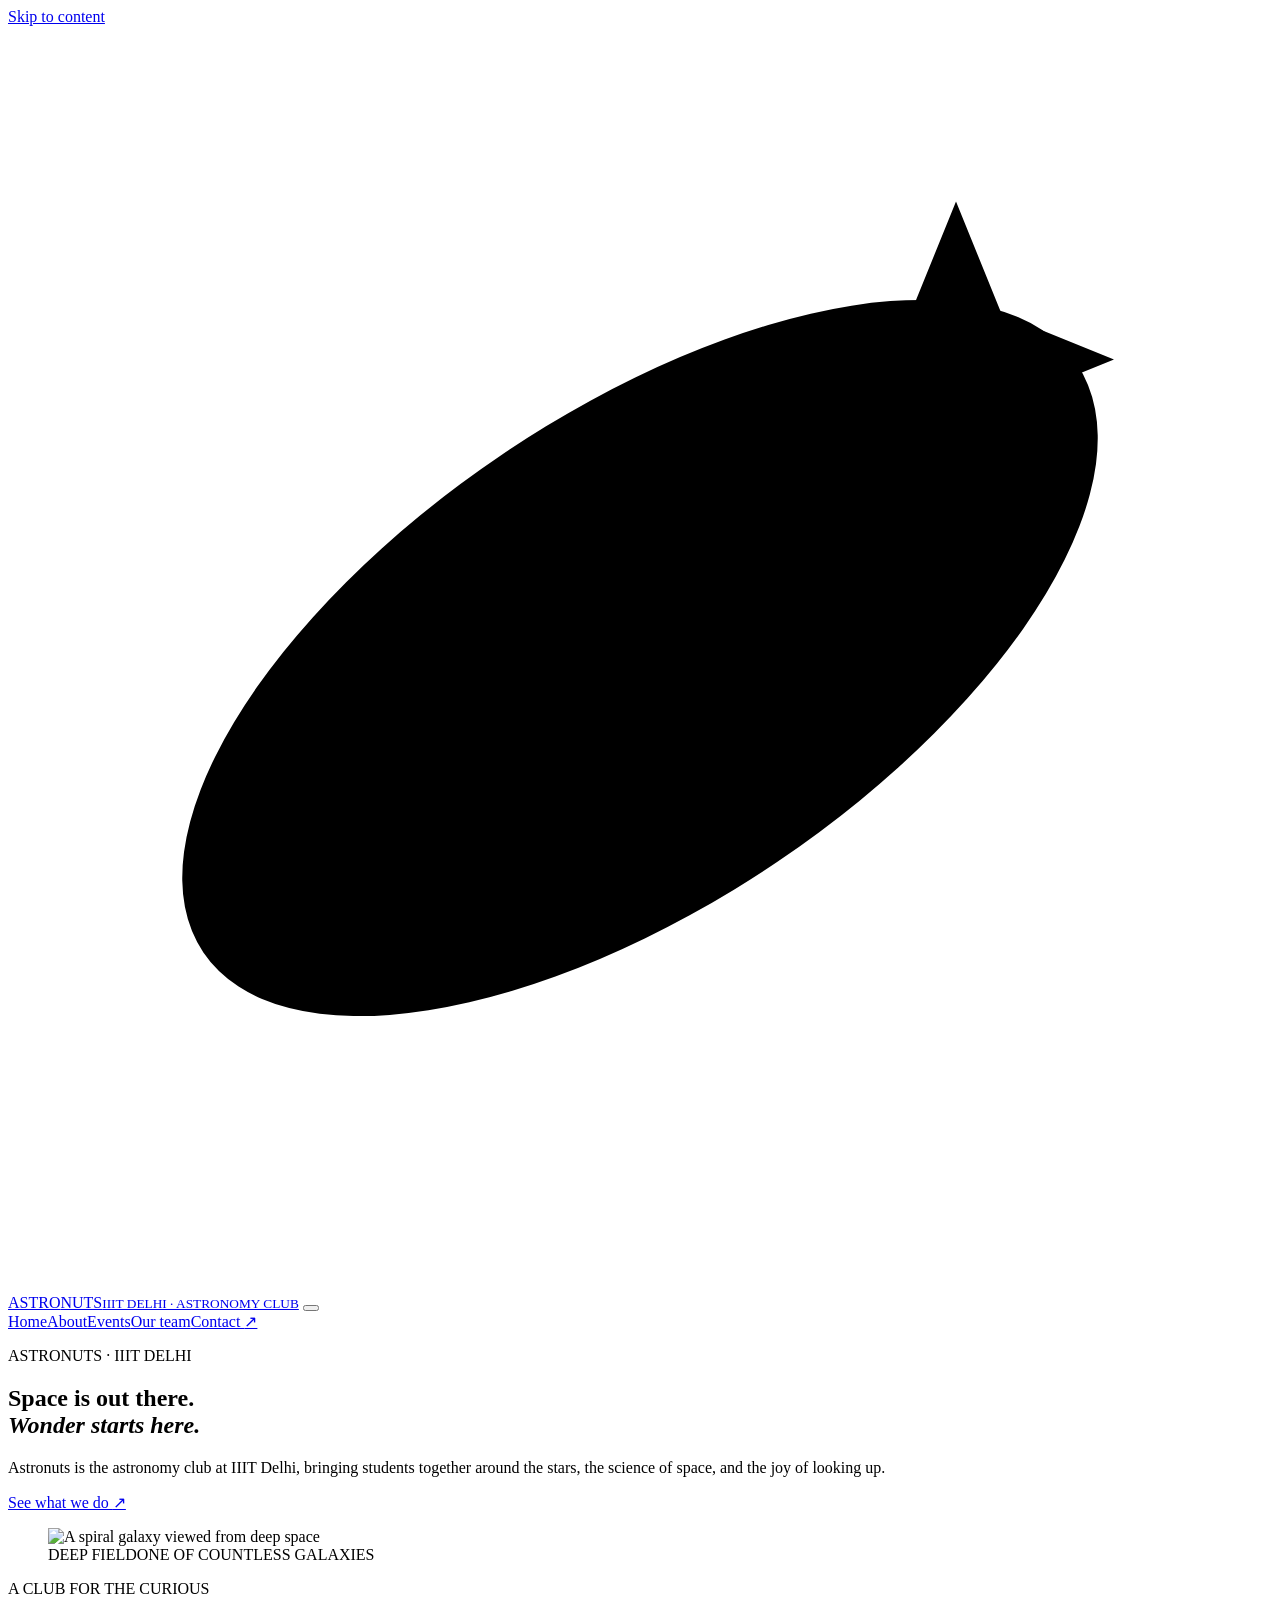
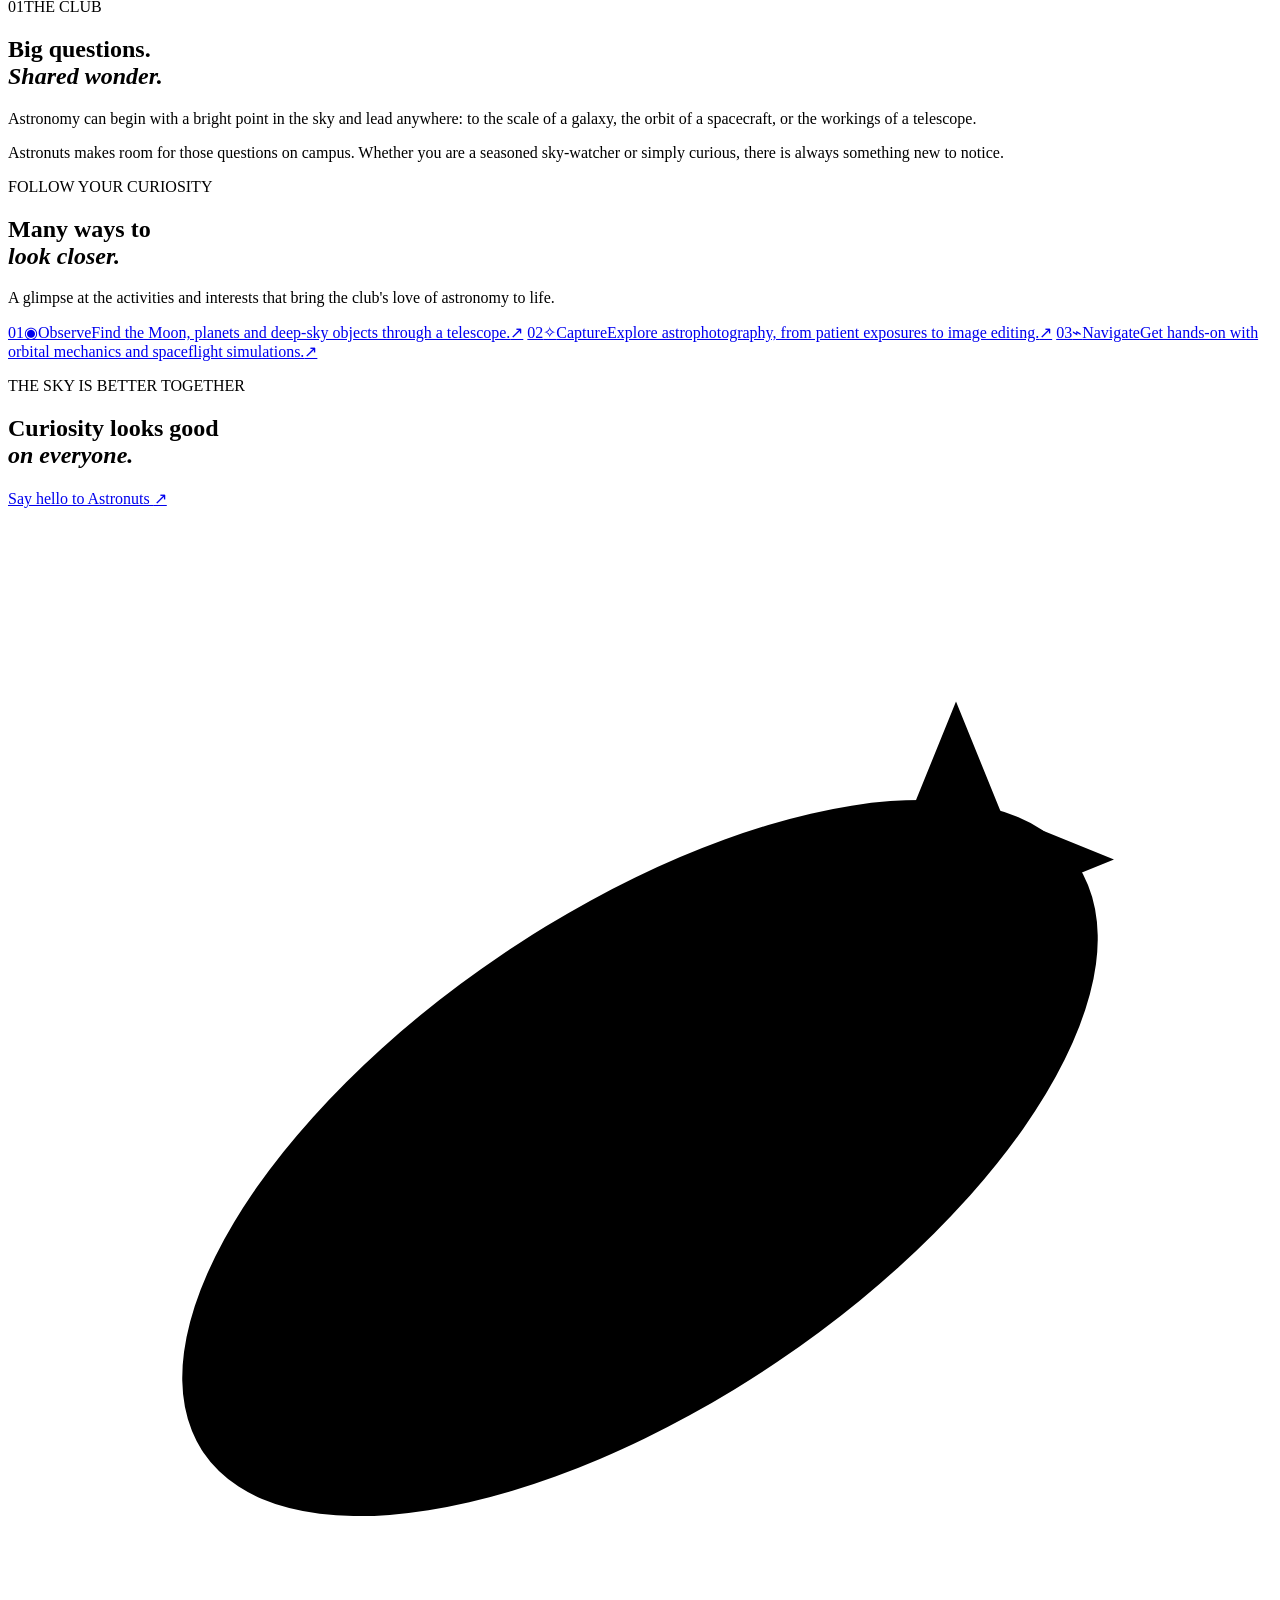
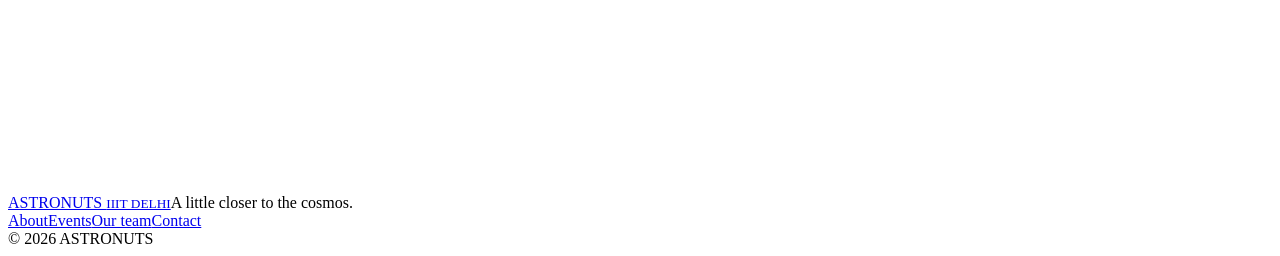
==== about.html @ dc51042b "Add about.html" ====
<!doctype html>
<html lang="en">
<head>
  <meta charset="utf-8">
  <meta name="viewport" content="width=device-width, initial-scale=1">
  <meta name="theme-color" content="#080d17">
  <meta name="description" content="Get to know Astronuts, the astronomy club at IIIT Delhi, and the many ways it explores the universe.">
  <title>About Astronuts — IIIT Delhi</title>
  <link rel="icon" href="assets/favicon.svg" type="image/svg+xml">
  <link rel="stylesheet" href="styles.css?v=50">
  <script src="script.js?v=50" defer></script>
</head>
<body class="inner-page about-page">
  <a class="skip-link" href="#main">Skip to content</a>
  <header class="site-header">
    <a class="brand" href="index.html" aria-label="Astronuts home"><span class="brand-mark" aria-hidden="true"><svg viewBox="0 0 36 36"><circle cx="18" cy="18" r="4"/><ellipse cx="18" cy="18" rx="15" ry="7" transform="rotate(-34 18 18)"/><path d="m27 5 1.3 3.2L31.5 9.5l-3.2 1.3L27 14l-1.3-3.2L22.5 9.5l3.2-1.3z"/></svg></span><span class="brand-name">ASTRO<span>NUTS</span><small>IIIT DELHI · ASTRONOMY CLUB</small></span></a>
    <button class="nav-toggle" type="button" aria-expanded="false" aria-controls="main-nav" aria-label="Open navigation"><span></span><span></span></button>
    <nav class="main-nav" id="main-nav" aria-label="Main navigation"><a href="index.html">Home</a><a href="about.html" aria-current="page">About</a><a href="events.html">Events</a><a href="team.html">Our team</a><a class="nav-contact" href="contact.html">Contact <span aria-hidden="true">↗</span></a></nav>
  </header>
  <main id="main" class="about-main">
    <section class="page-hero about-hero">
      <div class="page-hero-copy"><p class="eyebrow"><span class="eyebrow-dot"></span> ASTRONUTS · IIIT DELHI</p><h1>Space is out there.<br><em>Wonder starts here.</em></h1><p>Astronuts is the astronomy club at IIIT Delhi, bringing students together around the stars, the science of space, and the joy of looking up.</p><a class="button button-primary" href="events.html">See what we do <span aria-hidden="true">↗</span></a></div>
      <figure class="about-hero-image"><img src="assets/spiral-galaxy.jpg" alt="A spiral galaxy viewed from deep space"><figcaption><span>DEEP FIELD</span><span>ONE OF COUNTLESS GALAXIES</span></figcaption></figure>
      <span class="page-hero-vertical" aria-hidden="true">A CLUB FOR THE CURIOUS</span>
    </section>
    <section class="about-manifesto section-wrap">
      <div class="section-index"><span>01</span><i></i><span>THE CLUB</span></div>
      <div class="manifesto-layout"><h2>Big questions.<br><em>Shared wonder.</em></h2><div><p>Astronomy can begin with a bright point in the sky and lead anywhere: to the scale of a galaxy, the orbit of a spacecraft, or the workings of a telescope.</p><p>Astronuts makes room for those questions on campus. Whether you are a seasoned sky-watcher or simply curious, there is always something new to notice.</p></div></div>
    </section>
    <section class="about-paths" aria-labelledby="paths-title">
      <div class="section-wrap"><div class="section-heading-row"><div><p class="eyebrow">FOLLOW YOUR CURIOSITY</p><h2 id="paths-title">Many ways to<br><em>look closer.</em></h2></div><p class="section-aside">A glimpse at the activities and interests that bring the club's love of astronomy to life.</p></div>
        <div class="path-list">
          <a class="path-item" href="events.html#observations"><span class="path-no">01</span><span class="path-icon" aria-hidden="true">◉</span><span class="path-title">Observe</span><span class="path-description">Find the Moon, planets and deep-sky objects through a telescope.</span><span class="path-arrow" aria-hidden="true">↗</span></a>
          <a class="path-item" href="events.html#astrophotography"><span class="path-no">02</span><span class="path-icon" aria-hidden="true">✧</span><span class="path-title">Capture</span><span class="path-description">Explore astrophotography, from patient exposures to image editing.</span><span class="path-arrow" aria-hidden="true">↗</span></a>
          <a class="path-item" href="events.html#space-race"><span class="path-no">03</span><span class="path-icon" aria-hidden="true">⌁</span><span class="path-title">Navigate</span><span class="path-description">Get hands-on with orbital mechanics and spaceflight simulations.</span><span class="path-arrow" aria-hidden="true">↗</span></a>
        </div>
      </div>
    </section>
      <section class="about-bottom"><div><p class="eyebrow">THE SKY IS BETTER TOGETHER</p><h2>Curiosity looks good<br><em>on everyone.</em></h2><a class="underlined-link" href="contact.html">Say hello to Astronuts <span aria-hidden="true">↗</span></a></div><div class="about-bottom-art" aria-hidden="true"><img src="assets/milky-way.jpg" alt=""></div></section>
  </main>
  <footer class="site-footer"><a class="footer-brand" href="index.html"><span class="brand-mark" aria-hidden="true"><svg viewBox="0 0 36 36"><circle cx="18" cy="18" r="4"/><ellipse cx="18" cy="18" rx="15" ry="7" transform="rotate(-34 18 18)"/><path d="m27 5 1.3 3.2L31.5 9.5l-3.2 1.3L27 14l-1.3-3.2L22.5 9.5l3.2-1.3z"/></svg></span><span>ASTRONUTS <small>IIIT DELHI</small></span></a><span class="footer-copy">A little closer to the cosmos.</span><nav class="footer-links" aria-label="Footer navigation"><a href="about.html">About</a><a href="events.html">Events</a><a href="team.html">Our team</a><a href="contact.html">Contact</a></nav><span class="footer-credit">© <span data-current-year>2026</span> ASTRONUTS</span></footer>
</body>
</html>
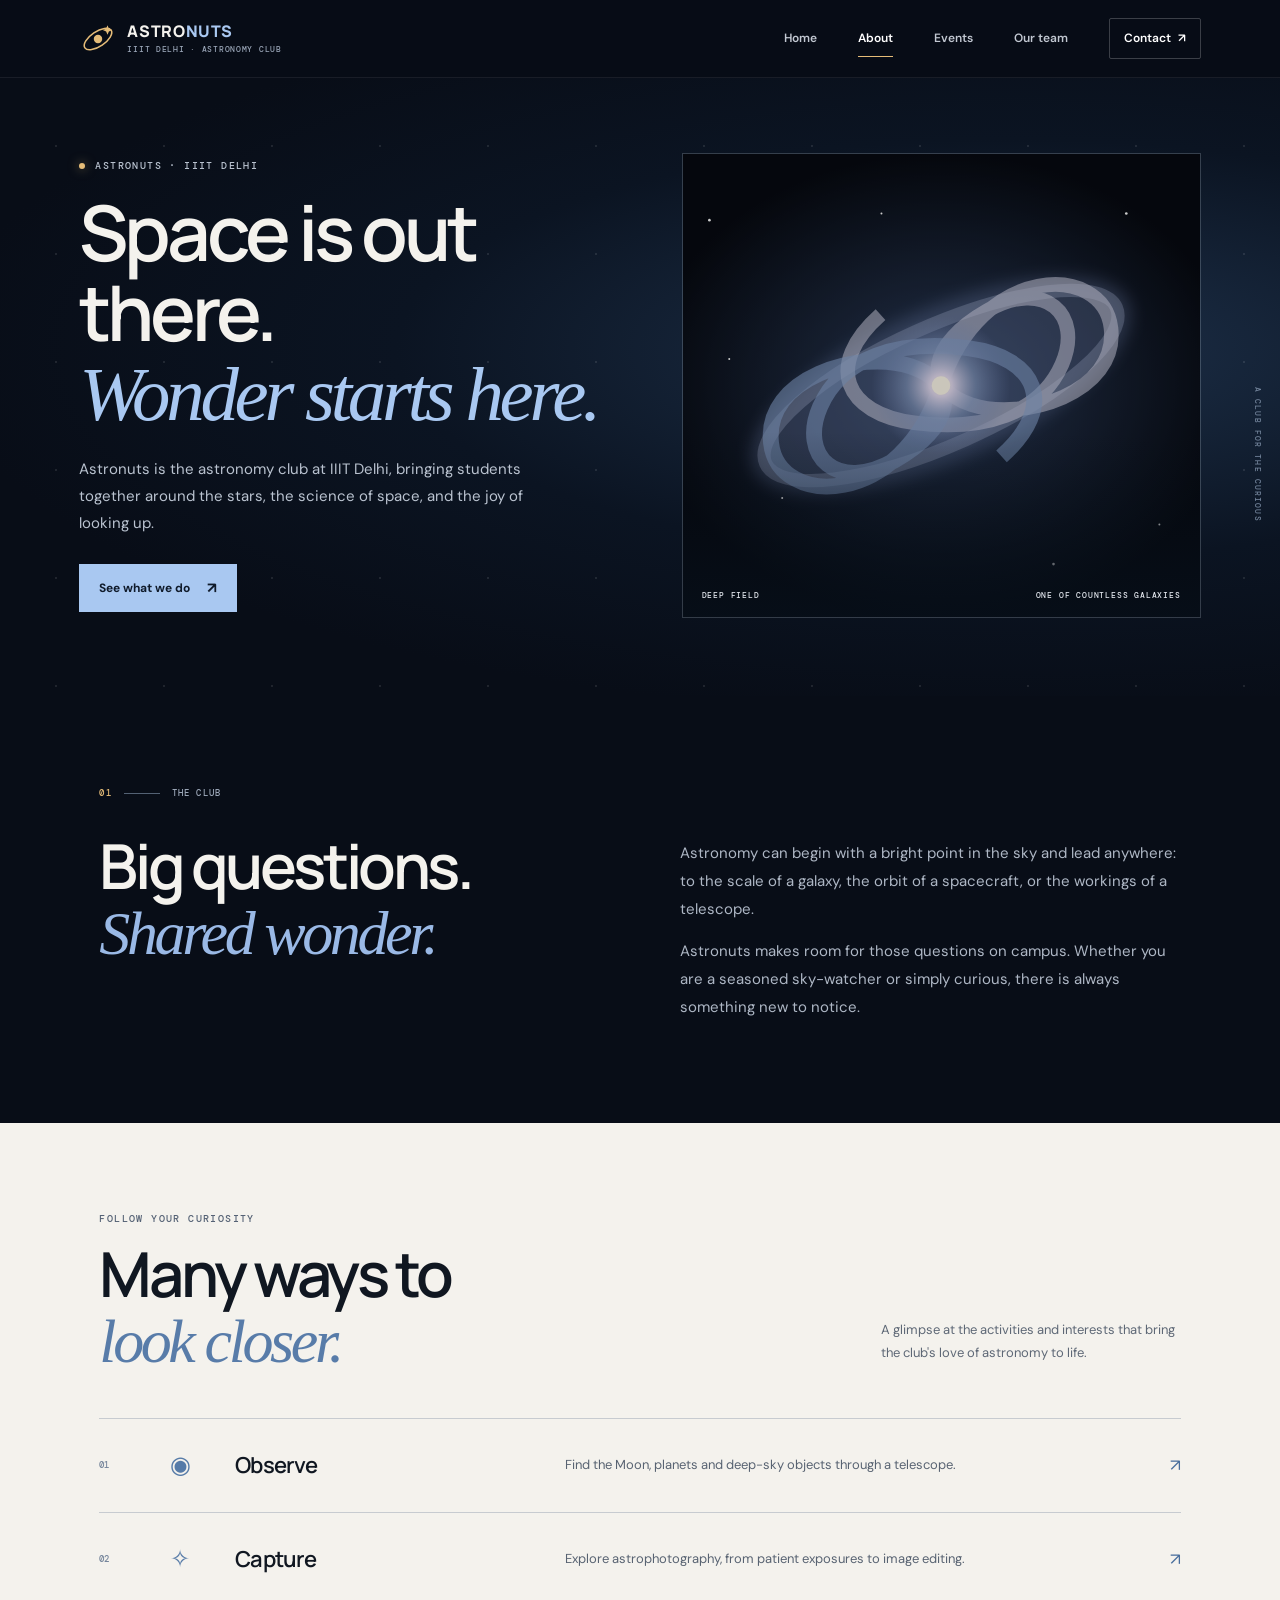
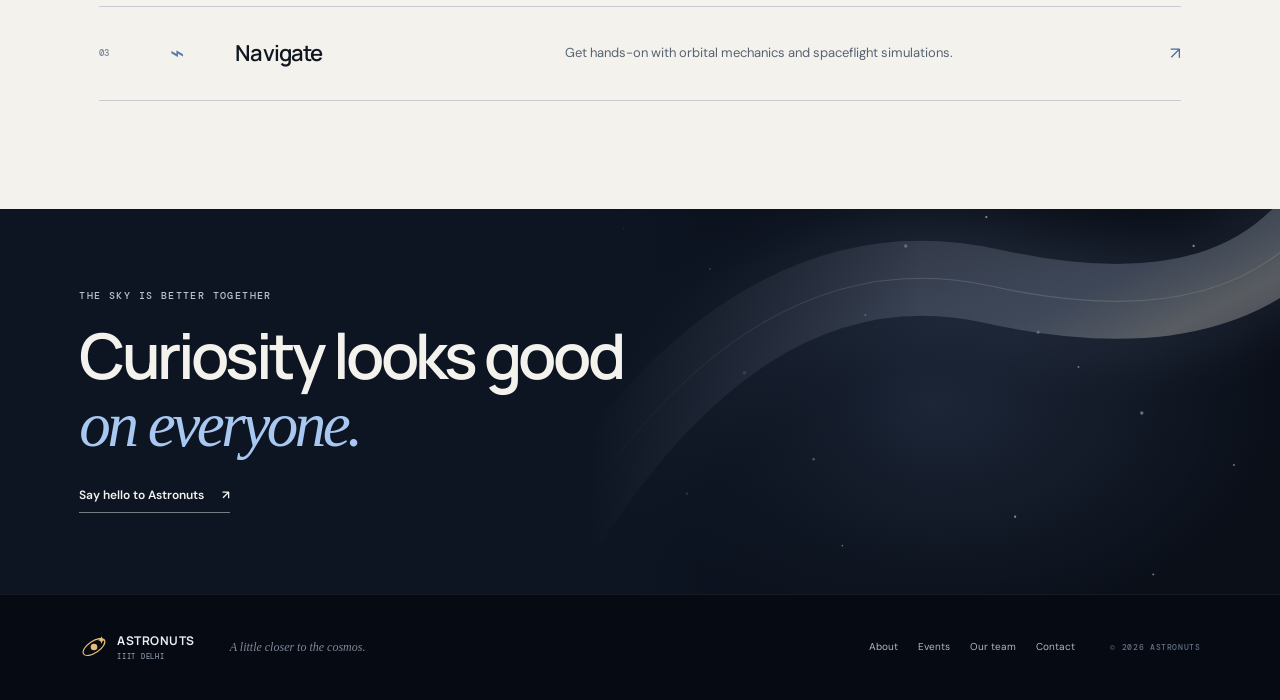
==== commit c9442bb4: "Link about.html to committed SVG artwork" ====
--- a/about.html
+++ b/about.html
@@ -20,7 +20,7 @@
   <main id="main" class="about-main">
     <section class="page-hero about-hero">
       <div class="page-hero-copy"><p class="eyebrow"><span class="eyebrow-dot"></span> ASTRONUTS · IIIT DELHI</p><h1>Space is out there.<br><em>Wonder starts here.</em></h1><p>Astronuts is the astronomy club at IIIT Delhi, bringing students together around the stars, the science of space, and the joy of looking up.</p><a class="button button-primary" href="events.html">See what we do <span aria-hidden="true">↗</span></a></div>
-      <figure class="about-hero-image"><img src="assets/spiral-galaxy.jpg" alt="A spiral galaxy viewed from deep space"><figcaption><span>DEEP FIELD</span><span>ONE OF COUNTLESS GALAXIES</span></figcaption></figure>
+      <figure class="about-hero-image"><img src="assets/spiral-galaxy.svg" alt="A spiral galaxy viewed from deep space"><figcaption><span>DEEP FIELD</span><span>ONE OF COUNTLESS GALAXIES</span></figcaption></figure>
       <span class="page-hero-vertical" aria-hidden="true">A CLUB FOR THE CURIOUS</span>
     </section>
     <section class="about-manifesto section-wrap">
@@ -36,7 +36,7 @@
         </div>
       </div>
     </section>
-      <section class="about-bottom"><div><p class="eyebrow">THE SKY IS BETTER TOGETHER</p><h2>Curiosity looks good<br><em>on everyone.</em></h2><a class="underlined-link" href="contact.html">Say hello to Astronuts <span aria-hidden="true">↗</span></a></div><div class="about-bottom-art" aria-hidden="true"><img src="assets/milky-way.jpg" alt=""></div></section>
+      <section class="about-bottom"><div><p class="eyebrow">THE SKY IS BETTER TOGETHER</p><h2>Curiosity looks good<br><em>on everyone.</em></h2><a class="underlined-link" href="contact.html">Say hello to Astronuts <span aria-hidden="true">↗</span></a></div><div class="about-bottom-art" aria-hidden="true"><img src="assets/milky-way.svg" alt=""></div></section>
   </main>
   <footer class="site-footer"><a class="footer-brand" href="index.html"><span class="brand-mark" aria-hidden="true"><svg viewBox="0 0 36 36"><circle cx="18" cy="18" r="4"/><ellipse cx="18" cy="18" rx="15" ry="7" transform="rotate(-34 18 18)"/><path d="m27 5 1.3 3.2L31.5 9.5l-3.2 1.3L27 14l-1.3-3.2L22.5 9.5l3.2-1.3z"/></svg></span><span>ASTRONUTS <small>IIIT DELHI</small></span></a><span class="footer-copy">A little closer to the cosmos.</span><nav class="footer-links" aria-label="Footer navigation"><a href="about.html">About</a><a href="events.html">Events</a><a href="team.html">Our team</a><a href="contact.html">Contact</a></nav><span class="footer-credit">© <span data-current-year>2026</span> ASTRONUTS</span></footer>
 </body>
--- a/styles.css
+++ b/styles.css
@@ -0,0 +1,460 @@
+@import url('https://fonts.googleapis.com/css2?family=DM+Mono:wght@400;500&family=DM+Sans:wght@400;500;600;700&family=Manrope:wght@400;500;600;700;800&display=swap');
+
+:root {
+  color-scheme: dark;
+  --night: #080d17;
+  --night-soft: #0d1523;
+  --night-lift: #121e30;
+  --paper: #f4f2ed;
+  --paper-dim: #e8e6e1;
+  --ink: #101721;
+  --muted: #aab3c2;
+  --muted-dark: #5b6572;
+  --blue: #9ab9e6;
+  --blue-bright: #a9c8f1;
+  --gold: #e5bc78;
+  --line: #ffffff24;
+  --header-height: 78px;
+  --page-width: 1240px;
+  --gutter: clamp(22px, 6.2vw, 92px);
+  font-family: 'DM Sans', 'Segoe UI', sans-serif;
+  font-synthesis: none;
+  text-rendering: optimizeLegibility;
+}
+
+* { box-sizing: border-box; }
+html { min-width: 320px; background: var(--night); scroll-behavior: smooth; scroll-padding-top: calc(var(--header-height) + 20px); }
+body { min-width: 320px; margin: 0; background: var(--night); color: var(--paper); font-size: 16px; line-height: 1.6; overflow-x: hidden; }
+body, button, a { -webkit-tap-highlight-color: transparent; }
+button, a { font: inherit; }
+a { color: inherit; text-decoration: none; }
+img { display: block; max-width: 100%; }
+::selection { color: var(--night); background: var(--blue-bright); }
+:focus-visible { outline: 2px solid var(--gold); outline-offset: 5px; }
+
+.skip-link { position: fixed; z-index: 100; top: 10px; left: 10px; padding: 10px 14px; transform: translateY(-160%); background: var(--paper); color: var(--night); font-size: 13px; font-weight: 700; }
+.skip-link:focus { transform: translateY(0); }
+.site-header { position: sticky; z-index: 50; top: 0; display: flex; align-items: center; justify-content: space-between; width: 100%; height: var(--header-height); padding: 0 var(--gutter); background: rgb(8 13 23 / 93%); border-bottom: 1px solid rgb(255 255 255 / 7%); backdrop-filter: blur(16px); }
+.brand, .footer-brand { display: inline-flex; align-items: center; gap: 10px; flex: 0 0 auto; }
+.brand-mark { display: inline-grid; width: 38px; height: 38px; place-items: center; color: var(--gold); }
+.brand-mark svg { width: 100%; fill: none; stroke: currentColor; stroke-width: 1.45; stroke-linecap: round; stroke-linejoin: round; }
+.brand-mark svg circle { fill: currentColor; stroke: none; }
+.brand-mark svg path { fill: currentColor; stroke: none; }
+.brand-name { display: block; white-space: nowrap; font: 800 16px/.98 'Manrope', sans-serif; letter-spacing: .04em; }
+.brand-name span { color: var(--blue-bright); }
+.brand-name small { display: block; padding-top: 5px; color: #9aa6b8; font: 500 8px/1 'DM Mono', monospace; letter-spacing: .09em; }
+.main-nav { display: flex; height: 100%; align-items: center; gap: clamp(22px, 3.2vw, 48px); }
+.main-nav a { position: relative; display: inline-flex; align-items: center; gap: 7px; height: 100%; color: #c2c8d2; font-size: 12px; font-weight: 600; transition: color .2s ease; }
+.main-nav a:not(.nav-contact)::after { position: absolute; right: 0; bottom: 20px; left: 0; height: 1px; background: var(--gold); content: ''; transform: scaleX(0); transform-origin: left; transition: transform .2s ease; }
+.main-nav a:hover, .main-nav a[aria-current="page"] { color: white; }
+.main-nav a:hover::after, .main-nav a[aria-current="page"]::after { transform: scaleX(1); }
+.main-nav .nav-contact { height: auto; padding: 10px 14px; border: 1px solid #ffffff35; border-radius: 2px; color: white; }
+.main-nav .nav-contact:hover { border-color: var(--gold); color: var(--gold); }
+.nav-toggle { display: none; }
+
+h1, h2, h3, p, figure, blockquote { margin-top: 0; }
+h1, h2, h3 { font-family: 'Manrope', 'DM Sans', sans-serif; font-weight: 600; letter-spacing: -.055em; }
+h1 em, h2 em { color: var(--blue); font-family: Georgia, 'Times New Roman', serif; font-weight: 400; }
+.eyebrow { display: flex; align-items: center; gap: 10px; margin: 0 0 19px; color: #b9c2cf; font: 500 10px/1.4 'DM Mono', monospace; letter-spacing: .14em; text-transform: uppercase; }
+.eyebrow-dot { width: 6px; height: 6px; border-radius: 50%; background: var(--gold); box-shadow: 0 0 11px rgb(229 188 120 / 60%); }
+.button { display: inline-flex; min-height: 48px; align-items: center; justify-content: center; gap: 17px; padding: 0 19px; border: 1px solid transparent; font-size: 12px; font-weight: 700; transition: background .22s ease, border-color .22s ease, color .22s ease, transform .22s ease; }
+.button:hover { transform: translateY(-2px); }
+.button span { font-size: 15px; }
+.button-primary { background: var(--blue-bright); color: #101b2b; }
+.button-primary:hover { background: white; }
+.button-quiet { padding-right: 0; padding-left: 4px; color: #d4d9e1; }
+.button-quiet:hover { color: var(--gold); }
+.button-outline { border-color: #ffffff57; color: white; }
+.button-outline:hover { border-color: var(--gold); color: var(--gold); }
+.underlined-link { display: inline-flex; align-items: center; gap: 18px; padding-bottom: 7px; border-bottom: 1px solid #ffffff70; color: var(--paper); font-size: 12px; font-weight: 600; transition: border-color .2s ease, color .2s ease; }
+.underlined-link:hover { border-color: var(--gold); color: var(--gold); }
+.section-wrap { width: min(100%, var(--page-width)); margin-inline: auto; padding-inline: var(--gutter); }
+.section-index { display: flex; align-items: center; gap: 12px; color: #9ba6b7; font: 500 9px/1 'DM Mono', monospace; letter-spacing: .13em; text-transform: uppercase; }
+.section-index span:first-child { color: var(--gold); }
+.section-index i { display: inline-block; width: 36px; height: 1px; background: #536174; }
+
+/* Home */
+.home-hero { position: relative; display: flex; min-height: min(790px, calc(100svh - var(--header-height))); min-height: max(650px, calc(100svh - var(--header-height))); align-items: center; overflow: hidden; padding: 66px var(--gutter) 96px; background: radial-gradient(ellipse at 75% 52%, #1c2b42 0, #0d1625 31%, var(--night) 64%); }
+.home-hero::before { position: absolute; inset: 0; background-image: radial-gradient(#ffffff9c .7px, transparent .9px), radial-gradient(#ffffff61 .6px, transparent .9px); background-position: 0 0, 31px 47px; background-size: 99px 99px, 137px 137px; content: ''; opacity: .28; pointer-events: none; }
+.hero-copy { position: relative; z-index: 3; width: min(51%, 630px); padding-top: 9px; }
+.hero-copy .eyebrow { margin-bottom: 26px; }
+.hero-copy h1 { margin: 0 0 21px; font-size: clamp(52px, 6.2vw, 86px); line-height: .99; }
+.hero-copy h1 em { color: var(--blue-bright); }
+.hero-intro { max-width: 440px; margin-bottom: 29px; color: #b9c2ce; font-size: 16px; line-height: 1.75; }
+.hero-actions { display: flex; align-items: center; gap: 21px; }
+.hero-note { display: flex; align-items: center; gap: 12px; margin-top: 68px; color: #78869b; font: 500 9px/1.4 'DM Mono', monospace; letter-spacing: .11em; }
+.hero-note-line { width: 42px; height: 1px; background: var(--gold); }
+.hero-visual { position: absolute; inset: 0 0 0 41%; overflow: hidden; }
+.hero-starfield { position: absolute; inset: 0; background: radial-gradient(ellipse at 64% 52%, #294261 0, #152338 33%, transparent 66%); }
+.earth-frame { position: absolute; top: 50%; left: 53%; width: clamp(430px, 51vw, 720px); aspect-ratio: 1; overflow: hidden; border: 1px solid #e4eaf344; border-radius: 50%; background: #02050a; box-shadow: 0 0 90px #7394bb28, inset 0 0 50px #000; transform: translate(-50%, -50%); }
+.earth-frame::after { position: absolute; inset: 0; border: 1px solid #d8e5f526; border-radius: 50%; box-shadow: inset 0 0 70px #02061070; content: ''; }
+.earth-frame img { width: 100%; height: 100%; object-fit: cover; object-position: center; filter: saturate(.82) brightness(.76); transform: scale(1.13); }
+.planet-glow { position: absolute; top: 50%; left: 53%; width: clamp(460px, 54vw, 760px); aspect-ratio: 1; border: 1px solid #a9c8f130; border-radius: 50%; box-shadow: 0 0 34px #b7d2f211; transform: translate(-50%, -50%); }
+.orbit { position: absolute; z-index: 2; top: 50%; left: 53%; width: min(61vw, 810px); height: min(26vw, 345px); border: 1px solid #d5e3f330; border-radius: 50%; pointer-events: none; }
+.orbit-one { transform: translate(-50%, -50%) rotate(-28deg); }
+.orbit-two { width: min(67vw, 880px); height: min(34vw, 450px); border-color: #a9c8f11b; transform: translate(-50%, -50%) rotate(26deg); }
+.visual-label { position: absolute; z-index: 4; color: #a8b6c9; font: 500 8px/1.4 'DM Mono', monospace; letter-spacing: .12em; }
+.visual-label-top { top: 20%; right: 11%; display: flex; align-items: center; gap: 8px; }
+.visual-label-top i { width: 5px; height: 5px; border-radius: 50%; background: var(--gold); box-shadow: 0 0 8px var(--gold); }
+.visual-label-bottom { right: 14%; bottom: 19%; }
+.visual-label-bottom b { padding: 0 5px; color: var(--gold); }
+.star { position: absolute; z-index: 3; color: #f4e9ce; text-shadow: 0 0 12px #e4c787; }
+.star-a { top: 27%; left: 25%; font-size: 13px; }.star-b { top: 69%; right: 16%; font-size: 9px; }.star-c { top: 35%; right: 8%; font-size: 20px; color: #9bbce8; }
+.scroll-cue { position: absolute; z-index: 4; bottom: 24px; left: var(--gutter); display: flex; align-items: center; gap: 14px; color: #8794a7; font: 500 8px/1 'DM Mono', monospace; letter-spacing: .13em; }
+.scroll-cue i { display: block; width: 35px; height: 1px; background: #7889a0; transition: width .2s ease; }
+.scroll-cue:hover i { width: 58px; }
+.hero-coordinate { position: absolute; right: var(--gutter); bottom: 26px; color: #64748b; font: 500 8px/1 'DM Mono', monospace; letter-spacing: .12em; }
+.intro-section { padding-block: 104px 77px; }
+.intro-layout { display: grid; grid-template-columns: 1fr .78fr; align-items: end; gap: 9%; margin-top: 31px; }
+.intro-layout h2, .section-heading-row h2 { margin: 0; font-size: clamp(40px, 5vw, 64px); line-height: 1.05; }
+.intro-layout h2 em, .section-heading-row h2 em { color: var(--blue); }
+.intro-body { padding-bottom: 5px; }
+.intro-body p { max-width: 495px; margin: 0 0 20px; color: #aeb7c5; font-size: 15px; line-height: 1.8; }
+.intro-rule { display: flex; align-items: center; gap: clamp(20px, 6vw, 85px); margin-top: 63px; padding-top: 16px; border-top: 1px solid var(--line); color: #6e7b8e; font: 500 9px/1 'DM Mono', monospace; letter-spacing: .13em; }
+.intro-rule .rule-star { margin-left: auto; color: var(--gold); font-size: 13px; }
+.activity-section { padding-block: 94px 110px; background: var(--night-soft); border-block: 1px solid #ffffff0b; }
+.section-heading-row { display: flex; align-items: end; justify-content: space-between; gap: 24px; }
+.section-heading-row .eyebrow { margin-bottom: 15px; }
+.section-heading-row h2 { font-size: clamp(40px, 5vw, 62px); }
+.section-heading-row>.underlined-link { margin-bottom: 8px; }
+.activity-grid { display: grid; grid-template-columns: 1.2fr .8fr; grid-template-rows: repeat(2, minmax(230px, 1fr)); gap: 14px; margin-top: 43px; }
+.activity-card { position: relative; display: block; min-height: 250px; overflow: hidden; background: #172337; }
+.activity-card-wide { grid-row: span 2; min-height: 515px; }
+.activity-card img { width: 100%; height: 100%; position: absolute; inset: 0; object-fit: cover; filter: saturate(.76) brightness(.7); transition: filter .45s ease, transform .75s cubic-bezier(.2,.7,.2,1); }
+.activity-card:hover img { filter: saturate(.92) brightness(.8); transform: scale(1.045); }
+.activity-card::after { position: absolute; inset: 0; background: linear-gradient(180deg, #07101b2b 0%, transparent 35%, #07101bdf 100%); content: ''; }
+.activity-number, .activity-copy, .activity-arrow { position: absolute; z-index: 1; }
+.activity-number { top: 20px; left: 22px; color: #e5ebf3; font: 500 9px/1.2 'DM Mono', monospace; letter-spacing: .11em; }
+.activity-copy { right: 50px; bottom: 23px; left: 23px; display: flex; flex-direction: column; }
+.activity-copy strong { font: 600 22px/1.3 'Manrope', sans-serif; letter-spacing: -.04em; }
+.activity-copy small { margin-top: 3px; color: #c0c8d4; font-size: 12px; }
+.activity-arrow { right: 21px; bottom: 25px; color: var(--gold); transition: transform .2s ease; }
+.activity-card:hover .activity-arrow { transform: translate(3px, -3px); }
+.activity-card-text { overflow: hidden; background: radial-gradient(ellipse at 55% 34%, #29415e, #111b2a 70%); }
+.activity-card-text::before, .activity-card-text::after { position: absolute; top: 48%; left: 50%; width: 250px; height: 110px; border: 1px solid #afc9e34a; border-radius: 50%; content: ''; transform: translate(-50%, -50%) rotate(-22deg); }
+.activity-card-text::after { width: 310px; height: 145px; border-color: #d8bb8440; transform: translate(-50%, -50%) rotate(36deg); }
+.activity-orbit-art { position: absolute; top: 48%; left: 50%; width: 18px; height: 18px; border-radius: 50%; background: var(--gold); box-shadow: 0 0 32px #e5bc78a6; transform: translate(-50%, -50%); }
+.activity-orbit-art i { position: absolute; top: 50%; left: 50%; width: 240px; height: 84px; border: 1px solid #dce8f370; border-radius: 50%; transform: translate(-50%, -50%) rotate(20deg); }
+.activity-orbit-art b { position: absolute; top: -27px; left: 91px; width: 7px; height: 7px; border-radius: 50%; background: #b5d1f5; box-shadow: 0 0 11px #b5d1f5; }
+.home-join { position: relative; display: flex; min-height: 410px; align-items: center; overflow: hidden; padding: 80px var(--gutter); background: #07101b; }
+.home-join>img { position: absolute; inset: 0; width: 100%; height: 100%; object-fit: cover; object-position: center 44%; filter: saturate(.55); opacity: .43; }
+.home-join-shade { position: absolute; inset: 0; background: linear-gradient(90deg, #080d17 1%, #080d17d9 46%, #080d1745 100%); }
+.home-join-content { position: relative; z-index: 1; }
+.home-join-content .eyebrow { color: #d4dae4; }
+.home-join h2 { margin: 0 0 22px; font-size: clamp(43px, 5.2vw, 68px); line-height: 1; }
+.home-join h2 em { color: var(--blue-bright); }
+.join-side-note { position: absolute; right: var(--gutter); bottom: 34px; color: #bcc9db; font: 500 8px/1 'DM Mono', monospace; letter-spacing: .15em; writing-mode: vertical-rl; }
+
+/* About */
+.about-hero { position: relative; display: grid; min-height: 600px; grid-template-columns: 1fr .95fr; align-items: center; gap: 5%; overflow: hidden; padding: 75px var(--gutter) 78px; background: radial-gradient(ellipse at 79% 44%, #1d3049 0%, #0b1422 43%, var(--night) 75%); }
+.about-hero::before { position: absolute; inset: 0; background-image: radial-gradient(#ffffff78 .7px, transparent .9px); background-position: 2px 14px; background-size: 108px 108px; content: ''; opacity: .21; }
+.page-hero-copy { position: relative; z-index: 1; max-width: 600px; }
+.page-hero-copy h1 { margin: 0 0 21px; font-size: clamp(49px, 6vw, 77px); line-height: 1.04; }
+.page-hero-copy h1 em { color: var(--blue-bright); }
+.page-hero-copy>p:not(.eyebrow) { max-width: 470px; margin: 0 0 27px; color: #bac3d0; font-size: 15px; line-height: 1.8; }
+.about-hero-image { position: relative; z-index: 1; height: clamp(300px, 37vw, 465px); margin: 0; overflow: hidden; border: 1px solid #d5dfec35; }
+.about-hero-image::after { position: absolute; inset: 0; background: linear-gradient(180deg, transparent 60%, #07101bbf 100%); content: ''; }
+.about-hero-image img { width: 100%; height: 100%; object-fit: cover; object-position: center; filter: brightness(.8) saturate(.72); }
+.about-hero-image figcaption { position: absolute; z-index: 1; right: 19px; bottom: 17px; left: 19px; display: flex; justify-content: space-between; color: #e4e8ef; font: 500 8px/1.3 'DM Mono', monospace; letter-spacing: .1em; }
+.page-hero-vertical { position: absolute; right: 18px; top: 50%; color: #72839a; font: 500 8px/1 'DM Mono', monospace; letter-spacing: .14em; writing-mode: vertical-rl; }
+.about-manifesto { padding-block: 93px 101px; }
+.manifesto-layout { display: grid; grid-template-columns: .9fr 1fr; gap: 12%; margin-top: 35px; }
+.manifesto-layout h2 { margin: 0; font-size: clamp(41px, 5vw, 62px); line-height: 1.05; }
+.manifesto-layout>div { padding-top: 7px; }
+.manifesto-layout p { max-width: 580px; color: #aeb7c5; font-size: 15px; line-height: 1.85; }
+.manifesto-layout p:last-child { margin-bottom: 0; }
+.about-paths { padding-block: 89px 108px; background: var(--paper); color: var(--ink); }
+.about-paths .eyebrow { color: #556275; }
+.about-paths h2 { color: var(--ink); }
+.about-paths h2 em { color: #587ca9; }
+.section-aside { max-width: 300px; margin: 0 0 9px; color: #5e6876; font-size: 13px; line-height: 1.75; }
+.path-list { margin-top: 44px; border-top: 1px solid #c7cbd0; }
+.path-item { display: grid; grid-template-columns: 52px 46px minmax(130px, .7fr) 1.3fr 20px; align-items: center; gap: 19px; min-height: 94px; border-bottom: 1px solid #c7cbd0; transition: padding .25s ease, background .25s ease; }
+.path-item:hover { padding-inline: 12px; background: #e8edf3; }
+.path-no { color: #75859b; font: 500 9px/1 'DM Mono', monospace; }
+.path-icon { color: #567ba8; font-size: 24px; }
+.path-title { font: 600 22px/1.2 'Manrope', sans-serif; letter-spacing: -.04em; }
+.path-description { max-width: 410px; color: #586372; font-size: 13px; }
+.path-arrow { color: #476d9c; font-size: 17px; text-align: right; }
+.about-bottom { position: relative; display: flex; min-height: 385px; align-items: center; justify-content: space-between; overflow: hidden; padding: 70px var(--gutter); background: var(--night-soft); }
+.about-bottom>div:first-child { position: relative; z-index: 2; }
+.about-bottom h2 { margin: 0 0 23px; font-size: clamp(42px, 5vw, 63px); line-height: 1.05; }
+.about-bottom h2 em { color: var(--blue-bright); }
+.about-bottom-art { position: absolute; top: 0; right: 0; bottom: 0; width: 54%; overflow: hidden; }
+.about-bottom-art::after { position: absolute; inset: 0; background: linear-gradient(90deg, var(--night-soft) 0%, #0d152384 48%, #0d15237d); content: ''; }
+.about-bottom-art img { width: 100%; height: 100%; object-fit: cover; filter: saturate(.55); }
+
+/* Events */
+.events-hero { position: relative; display: grid; min-height: 470px; grid-template-columns: 1fr .9fr; align-items: center; gap: 6%; overflow: hidden; padding: 68px var(--gutter) 78px; background: radial-gradient(ellipse at 79% 60%, #1b304a 0, #0b1422 44%, var(--night) 75%); }
+.events-hero-copy { position: relative; z-index: 2; }
+.events-hero-copy h1 { margin: 0 0 16px; font-size: clamp(48px, 5.6vw, 72px); line-height: 1.02; }
+.events-hero-copy h1 em { color: var(--blue-bright); }
+.events-hero-copy>p:last-child { max-width: 470px; margin: 0; color: #b6c0ce; font-size: 14px; line-height: 1.8; }
+.events-hero-art { position: relative; height: 325px; overflow: hidden; border: 1px solid #d4dfef38; }
+.events-hero-art::after { position: absolute; inset: 0; background: linear-gradient(90deg, #0b142244, transparent 35%), linear-gradient(0deg, #08101b8c, transparent 52%); content: ''; }
+.events-hero-art img { width: 100%; height: 100%; object-fit: cover; filter: saturate(.7) brightness(.8); }
+.image-coordinates { position: absolute; z-index: 1; right: 14px; bottom: 14px; color: #d2dceb; font: 500 8px/1 'DM Mono', monospace; letter-spacing: .1em; }
+.events-hero-number { position: absolute; right: var(--gutter); bottom: 23px; color: #78899f; font: 500 8px/1 'DM Mono', monospace; letter-spacing: .14em; }
+.events-hero-number i { padding-inline: 5px; color: var(--gold); font-style: normal; }
+.events-list { padding-block: 70px 92px; }
+.events-list>.section-index { margin-bottom: 42px; }
+.event-feature { display: grid; min-height: 355px; grid-template-columns: 1fr .82fr; align-items: stretch; margin-bottom: 17px; background: #101a29; }
+.event-feature-reverse { grid-template-columns: .82fr 1fr; }
+.event-feature-reverse .event-image { order: 2; }
+.event-image { position: relative; min-height: 355px; overflow: hidden; background: #14243a; }
+.event-image img { width: 100%; height: 100%; position: absolute; inset: 0; object-fit: cover; filter: saturate(.68) brightness(.72); transition: transform .7s cubic-bezier(.2,.7,.2,1), filter .4s ease; }
+.event-feature:hover .event-image img { filter: saturate(.82) brightness(.82); transform: scale(1.035); }
+.event-image::after { position: absolute; inset: 0; border: 1px solid #ffffff16; content: ''; pointer-events: none; }
+.event-image-orbiter img { object-position: 50% 46%; }
+.event-image-telescope { display: grid; place-items: center; background: radial-gradient(ellipse at center, #334967, #132237 68%); }
+.event-image-telescope img { display: none; }
+.telescope-drawing { width: min(72%, 370px); filter: drop-shadow(0 12px 26px #050b15); }
+.image-stamp { position: absolute; z-index: 1; bottom: 22px; left: 24px; color: #f1f1eb; font: 600 10px/1.25 'DM Mono', monospace; letter-spacing: .1em; }
+.image-stamp-light { color: #e2e8f1; }
+.event-feature-copy { display: flex; flex-direction: column; align-items: flex-start; justify-content: center; padding: 42px clamp(30px, 6vw, 87px); }
+.event-feature-copy .eyebrow { margin-bottom: 15px; color: var(--gold); font-size: 9px; }
+.event-feature-copy h2 { margin: 0 0 15px; font-size: clamp(36px, 4vw, 52px); line-height: .97; }
+.event-feature#astrophotography .event-feature-copy h2 { font-size: clamp(30px, 3.6vw, 46px); }
+.event-feature-copy h2 em { color: var(--blue); }
+.event-feature-copy>p:not(.eyebrow) { max-width: 470px; margin: 0 0 18px; color: #b3bdcb; font-size: 13px; line-height: 1.8; }
+.event-tag { color: #8090a7; font: 500 8px/1.4 'DM Mono', monospace; letter-spacing: .11em; }
+.schedule-note { display: flex; align-items: center; gap: clamp(20px, 5vw, 72px); padding: 55px var(--gutter); background: #152239; }
+.schedule-icon { align-self: flex-start; color: var(--gold); font-size: 27px; }
+.schedule-note>div { flex: 1; }
+.schedule-note .eyebrow { margin-bottom: 8px; color: #aebcd0; }
+.schedule-note h2 { margin: 0 0 10px; font-size: clamp(30px, 3vw, 40px); line-height: 1.08; }
+.schedule-note h2 em { color: var(--blue-bright); }
+.schedule-note>div>p:last-child { max-width: 475px; margin: 0; color: #b3becd; font-size: 12px; }
+
+/* Team */
+.team-main { background: radial-gradient(ellipse at 78% 14%, #1b2e47 0, #0c1523 36%, var(--night) 76%); }
+.team-hero { position: relative; display: grid; min-height: 448px; grid-template-columns: 1fr .8fr; align-items: center; overflow: hidden; padding: 60px var(--gutter) 50px; }
+.team-hero>div:first-child { position: relative; z-index: 2; max-width: 580px; }
+.team-hero h1 { margin: 0 0 18px; font-size: clamp(57px, 7vw, 83px); line-height: .98; }
+.team-hero h1 em { color: var(--blue-bright); }
+.team-hero>div:first-child>p:last-child { max-width: 440px; margin: 0; color: #b7c1cf; font-size: 14px; line-height: 1.8; }
+.team-orbit-art { position: relative; justify-self: center; width: min(390px, 37vw); aspect-ratio: 1; border-radius: 50%; background: radial-gradient(circle, #1a2b40 0 38%, transparent 39%); }
+.team-orbit-ring { position: absolute; top: 50%; left: 50%; display: block; border: 1px solid #cad7e32c; border-radius: 50%; transform: translate(-50%, -50%); }
+.ring-a { width: 50%; height: 50%; }.ring-b { width: 76%; height: 76%; border-color: #c4d4e24b; transform: translate(-50%, -50%) rotate(43deg) scaleY(.47); }.ring-c { width: 92%; height: 92%; border-color: #d4bd8752; transform: translate(-50%, -50%) rotate(-31deg) scaleY(.38); }
+.team-orbit-core { position: absolute; top: 50%; left: 50%; display: grid; width: 72px; height: 72px; place-items: center; border: 1px solid #e5bc7880; border-radius: 50%; background: #111d2d; color: var(--gold); font: 500 26px/1 Georgia, serif; transform: translate(-50%, -50%); box-shadow: 0 0 34px #e5bc7822; }
+.team-moon { position: absolute; display: block; width: 10px; height: 10px; border-radius: 50%; background: #d8e3f0; box-shadow: 0 0 15px #d4e5ffbd; }
+.moon-a { top: 18%; left: 53%; }.moon-b { right: 14%; bottom: 36%; width: 7px; height: 7px; background: var(--gold); }.moon-c { bottom: 13%; left: 30%; width: 5px; height: 5px; }
+.team-art-caption { position: absolute; right: -24px; bottom: 14%; color: #8e9db1; font: 500 8px/1.45 'DM Mono', monospace; letter-spacing: .13em; }
+.roster-empty { display: flex; min-height: 390px; flex-direction: column; align-items: center; justify-content: center; padding: 26px var(--gutter) 84px; border-top: 1px solid #ffffff16; text-align: center; }
+.roster-empty-mark { position: relative; display: grid; width: 54px; height: 54px; place-items: center; margin-bottom: 21px; border: 1px solid #b8c9df45; border-radius: 50%; color: var(--gold); }
+.roster-empty-mark::before, .roster-empty-mark::after { position: absolute; inset: -8px; border: 1px solid #d6e2f31c; border-radius: 50%; content: ''; }
+.roster-empty-mark::after { inset: -15px; border-color: #e5bc7820; }
+.roster-empty-mark span { font-size: 16px; }.roster-empty-mark i, .roster-empty-mark b { position: absolute; display: block; width: 5px; height: 5px; border-radius: 50%; background: var(--blue-bright); box-shadow: 0 0 10px var(--blue-bright); }.roster-empty-mark i { top: -10px; right: 2px; }.roster-empty-mark b { bottom: -13px; left: 1px; width: 4px; height: 4px; background: var(--gold); }
+.roster-empty .eyebrow { margin-bottom: 11px; color: #93a4bc; font-size: 8px; }
+.roster-empty h2 { margin: 0 0 12px; font-size: clamp(34px, 4vw, 47px); line-height: 1.02; }
+.roster-empty h2 em { color: var(--blue-bright); }
+.roster-empty>p:not(.eyebrow) { max-width: 410px; margin-bottom: 19px; color: #aeb8c7; font-size: 13px; }
+
+/* Contact */
+.contact-main { position: relative; display: grid; min-height: 690px; grid-template-columns: .8fr 1.2fr; align-items: center; gap: 8%; overflow: hidden; padding: 83px var(--gutter) 80px; background: radial-gradient(ellipse at 80% 42%, #1c304a 0, #0c1523 42%, var(--night) 78%); }
+.contact-main::before { position: absolute; inset: 0; background-image: radial-gradient(#ffffff6b .7px, transparent .9px); background-position: 1px 1px; background-size: 107px 107px; content: ''; opacity: .17; pointer-events: none; }
+.contact-hero { position: relative; align-self: center; }
+.contact-hero h1 { margin: 0 0 16px; font-size: clamp(61px, 7vw, 91px); line-height: .95; }
+.contact-hero h1 em { color: var(--blue-bright); }
+.contact-hero>p:last-of-type { max-width: 390px; margin: 0; color: #b3bdcc; font-size: 14px; line-height: 1.8; }
+.contact-orbit { position: absolute; top: -36px; right: 4%; width: 117px; height: 46px; border: 1px solid #d9c28c48; border-radius: 50%; transform: rotate(-33deg); }
+.contact-orbit i { position: absolute; top: 3px; right: 15px; width: 6px; height: 6px; border-radius: 50%; background: var(--gold); box-shadow: 0 0 12px var(--gold); }
+.contact-orbit b { position: absolute; bottom: 4px; left: 17px; width: 4px; height: 4px; border-radius: 50%; background: var(--blue-bright); }
+.contact-panel { position: relative; z-index: 1; padding: 28px 32px 13px; border: 1px solid #d4deeb24; background: #0e1827ce; box-shadow: 0 30px 80px #03070e4d; }
+.contact-panel>.eyebrow { margin: 0 0 5px; padding: 0 0 15px; color: #8292a9; font-size: 8px; }
+.contact-row { display: grid; min-height: 86px; grid-template-columns: 50px 1fr auto; align-items: center; gap: 15px; border-top: 1px solid #ffffff18; transition: padding .2s ease, background .2s ease; }
+.contact-row:hover { padding-inline: 9px; background: #ffffff08; }
+.contact-symbol { display: grid; width: 39px; height: 39px; place-items: center; border: 1px solid #c2d4ed4a; border-radius: 50%; color: var(--blue-bright); font: 500 19px/1 Georgia, serif; }
+.contact-symbol-camera { font-size: 25px; }.contact-symbol-discord { font-size: 25px; }.contact-symbol-telegram { font-family: 'DM Sans', sans-serif; font-size: 16px; }
+.contact-row-copy { display: flex; flex-direction: column; }
+.contact-row-copy strong { font: 600 16px/1.4 'Manrope', sans-serif; }
+.contact-row-copy small { color: #8f9bad; font-size: 11px; }
+.contact-row-action { color: #8d9db4; font: 500 8px/1 'DM Mono', monospace; letter-spacing: .1em; }
+.contact-row-action b { margin-left: 7px; color: var(--gold); font-size: 13px; }
+.contact-quote { position: relative; display: flex; grid-column: 1 / -1; align-items: center; justify-content: center; gap: 14px; margin-top: -10px; padding-top: 19px; border-top: 1px solid #ffffff17; color: #a8b3c2; text-align: center; }
+.contact-quote .quote-mark { color: var(--gold); font: 400 34px/.7 Georgia, serif; }
+.contact-quote blockquote { margin: 0; font: italic 15px/1.4 Georgia, 'Times New Roman', serif; }
+.contact-quote cite { color: #78869a; font: 500 8px/1 'DM Mono', monospace; letter-spacing: .08em; }
+.site-footer { display: grid; min-height: 106px; grid-template-columns: auto 1fr auto auto; align-items: center; gap: 35px; padding: 24px var(--gutter); background: #060a12; border-top: 1px solid #ffffff11; }
+.footer-brand { gap: 8px; color: #e9edf1; font: 700 12px/1.2 'Manrope', sans-serif; letter-spacing: .04em; }
+.footer-brand .brand-mark { width: 30px; height: 30px; }
+.footer-brand small { display: block; padding-top: 4px; color: #8e9aac; font: 500 7px/1 'DM Mono', monospace; letter-spacing: .1em; }
+.footer-copy { color: #7e8999; font-family: Georgia, serif; font-size: 12px; font-style: italic; }
+.footer-links { display: flex; gap: 20px; }
+.footer-links a { color: #aeb7c5; font-size: 10px; transition: color .2s ease; }
+.footer-links a:hover { color: var(--gold); }
+.footer-credit { color: #657184; font: 500 8px/1 'DM Mono', monospace; letter-spacing: .08em; }
+
+@media (min-width: 1500px) {
+  .home-hero { min-height: min(900px, calc(100svh - var(--header-height))); min-height: max(690px, calc(100svh - var(--header-height))); }
+}
+
+@media (max-width: 900px) {
+  :root { --header-height: 70px; --gutter: clamp(22px, 5vw, 48px); }
+  .main-nav { gap: 18px; }
+  .main-nav a { font-size: 11px; }
+  .hero-copy { width: 54%; }
+  .hero-copy h1 { font-size: clamp(52px, 7.2vw, 72px); }
+  .hero-visual { left: 39%; }
+  .earth-frame { left: 57%; width: 57vw; }
+  .orbit, .planet-glow { left: 57%; }
+  .intro-layout { gap: 6%; }
+  .activity-grid { grid-template-rows: repeat(2, minmax(205px, 1fr)); }
+  .activity-card-wide { min-height: 424px; }
+  .contact-main { grid-template-columns: .72fr 1.28fr; gap: 5%; }
+  .contact-panel { padding-inline: 22px; }
+  .contact-row-action { font-size: 7px; }
+  .site-footer { grid-template-columns: auto 1fr auto; gap: 18px; }
+  .footer-copy { display: none; }
+}
+
+@media (max-width: 680px) {
+  :root { --header-height: 66px; --gutter: 22px; }
+  .site-header { padding-inline: var(--gutter); }
+  .brand-mark { width: 34px; height: 34px; }
+  .brand-name { font-size: 14px; }
+  .brand-name small { font-size: 7px; }
+  .nav-toggle { display: flex; width: 42px; height: 42px; flex-direction: column; align-items: center; justify-content: center; gap: 6px; padding: 0; border: 1px solid #ffffff28; border-radius: 50%; background: transparent; cursor: pointer; }
+  .nav-toggle span { display: block; width: 16px; height: 1px; background: #f2f1ed; transition: transform .2s ease; }
+  .nav-toggle[aria-expanded="true"] span:first-child { transform: translateY(3.5px) rotate(45deg); }
+  .nav-toggle[aria-expanded="true"] span:last-child { transform: translateY(-3.5px) rotate(-45deg); }
+  .main-nav { position: absolute; top: calc(100% + 1px); right: 0; left: 0; display: none; height: auto; flex-direction: column; align-items: stretch; gap: 0; padding: 9px var(--gutter) 18px; border-bottom: 1px solid #ffffff21; background: #080d17f7; box-shadow: 0 18px 28px #0005; }
+  .main-nav.open { display: flex; }
+  .main-nav a, .main-nav .nav-contact { min-height: 47px; justify-content: space-between; border: 0; border-bottom: 1px solid #ffffff14; border-radius: 0; font-size: 13px; }
+  .main-nav a:not(.nav-contact)::after { display: none; }
+  .main-nav a[aria-current="page"] { color: var(--gold); }
+  .main-nav .nav-contact { margin-top: 6px; padding-inline: 0; }
+  .home-hero { min-height: 810px; min-height: calc(100svh - var(--header-height)); align-items: flex-start; padding: 61px var(--gutter) 76px; }
+  .hero-copy { width: 100%; padding-top: 0; }
+  .hero-copy .eyebrow { margin-bottom: 17px; font-size: 8px; }
+  .hero-copy h1 { margin-bottom: 13px; font-size: clamp(49px, 13vw, 69px); }
+  .hero-intro { max-width: 350px; margin-bottom: 19px; font-size: 13px; line-height: 1.65; }
+  .hero-actions { gap: 14px; }
+  .button { min-height: 44px; padding-inline: 14px; font-size: 11px; }
+  .button-quiet { padding-right: 0; padding-left: 0; }
+  .hero-note { margin-top: 22px; font-size: 7px; }
+  .hero-note-line { width: 25px; }
+  .hero-visual { inset: 40% 0 0 0; }
+  .hero-starfield { background: radial-gradient(ellipse at 55% 56%, #263d5a 0, #142337 44%, transparent 75%); }
+  .earth-frame { top: 57%; left: 54%; width: min(95vw, 465px); }
+  .planet-glow { top: 57%; left: 54%; width: min(100vw, 488px); }
+  .orbit { top: 57%; left: 54%; width: 112vw; height: 42vw; }
+  .orbit-two { width: 123vw; height: 54vw; }
+  .visual-label-top { top: 9%; right: 9%; font-size: 7px; }
+  .visual-label-bottom { right: 7%; bottom: 13%; font-size: 7px; }
+  .star-a { top: 18%; left: 12%; }.star-b { top: 78%; right: 17%; }.star-c { top: 24%; right: 15%; }
+  .scroll-cue { bottom: 17px; left: var(--gutter); gap: 8px; font-size: 7px; }
+  .scroll-cue i { width: 23px; }
+  .hero-coordinate { right: var(--gutter); bottom: 19px; font-size: 7px; }
+  .intro-section { padding-block: 70px 59px; }
+  .section-index { font-size: 8px; }
+  .section-index i { width: 23px; }
+  .intro-layout { grid-template-columns: 1fr; gap: 20px; margin-top: 23px; }
+  .intro-layout h2, .section-heading-row h2 { font-size: clamp(39px, 10.5vw, 51px); }
+  .intro-body p { margin-bottom: 15px; font-size: 13px; line-height: 1.75; }
+  .underlined-link { font-size: 11px; }
+  .intro-rule { gap: 14px; margin-top: 39px; font-size: 7px; letter-spacing: .08em; }
+  .activity-section { padding-block: 66px 70px; }
+  .section-heading-row { align-items: flex-start; flex-direction: column; gap: 17px; }
+  .section-heading-row .eyebrow { font-size: 8px; }
+  .section-heading-row>.underlined-link { margin-bottom: 0; }
+  .activity-grid { grid-template-columns: 1fr; grid-template-rows: none; gap: 10px; margin-top: 25px; }
+  .activity-card, .activity-card-wide { min-height: 270px; grid-row: auto; }
+  .activity-copy { bottom: 19px; left: 18px; }.activity-copy strong { font-size: 19px; }.activity-copy small { font-size: 11px; }
+  .activity-number { top: 16px; left: 18px; font-size: 8px; }
+  .activity-arrow { right: 17px; bottom: 21px; }
+  .activity-card-text::before { width: 230px; height: 95px; }.activity-card-text::after { width: 265px; height: 125px; }
+  .activity-orbit-art i { width: 210px; }
+  .home-join { min-height: 350px; padding-block: 60px; }
+  .home-join h2 { font-size: 49px; }
+  .home-join-content .eyebrow { max-width: 220px; font-size: 8px; }
+  .join-side-note { right: 14px; bottom: 19px; font-size: 7px; }
+  .about-hero { min-height: auto; grid-template-columns: 1fr; gap: 28px; padding: 61px var(--gutter) 49px; }
+  .page-hero-copy h1 { font-size: clamp(47px, 12vw, 64px); }
+  .page-hero-copy .eyebrow { font-size: 8px; }
+  .page-hero-copy>p:not(.eyebrow) { font-size: 13px; }
+  .about-hero-image { height: 270px; }
+  .page-hero-vertical { display: none; }
+  .about-manifesto { padding-block: 62px 70px; }
+  .manifesto-layout { grid-template-columns: 1fr; gap: 20px; margin-top: 23px; }
+  .manifesto-layout h2 { font-size: 43px; }
+  .manifesto-layout p { margin-bottom: 12px; font-size: 13px; line-height: 1.75; }
+  .about-paths { padding-block: 64px 70px; }
+  .section-aside { margin: 0; font-size: 12px; }
+  .path-list { margin-top: 27px; }
+  .path-item { min-height: auto; grid-template-columns: 27px 30px 1fr 18px; gap: 9px; padding-block: 17px; }
+  .path-item:hover { padding-inline: 4px; }
+  .path-icon { font-size: 19px; }
+  .path-title { font-size: 17px; }
+  .path-description { grid-column: 3; grid-row: 2; font-size: 11px; line-height: 1.5; }
+  .path-arrow { grid-column: 4; grid-row: 1 / span 2; }
+  .about-bottom { min-height: 330px; padding-block: 55px; }
+  .about-bottom h2 { font-size: 46px; }
+  .about-bottom-art { width: 85%; opacity: .72; }
+  .about-bottom-art::after { background: linear-gradient(90deg, var(--night) 0%, #0d1523a6 70%, #0d152367); }
+  .events-hero { min-height: 0; grid-template-columns: 1fr; gap: 24px; padding: 58px var(--gutter) 56px; }
+  .events-hero-copy h1 { font-size: clamp(45px, 11vw, 61px); }
+  .events-hero-copy .eyebrow { font-size: 8px; }
+  .events-hero-copy>p:last-child { max-width: 380px; font-size: 12px; }
+  .events-hero-art { height: 220px; }
+  .events-hero-number { bottom: 16px; font-size: 7px; }
+  .events-list { padding-block: 49px 60px; }
+  .events-list>.section-index { margin-bottom: 25px; }
+  .event-feature, .event-feature-reverse { grid-template-columns: 1fr; margin-bottom: 10px; }
+  .event-feature-reverse .event-image { order: 0; }
+  .event-image { min-height: 245px; }
+  .event-feature-copy { padding: 25px 22px 29px; }
+  .event-feature-copy .eyebrow { margin-bottom: 12px; font-size: 8px; }
+  .event-feature-copy h2 { margin-bottom: 12px; font-size: 39px; }
+  .event-feature-copy>p:not(.eyebrow) { margin-bottom: 13px; font-size: 12px; }
+  .event-tag { font-size: 7px; }
+  .schedule-note { align-items: flex-start; flex-wrap: wrap; gap: 14px; padding: 36px var(--gutter); }
+  .schedule-icon { width: 24px; font-size: 20px; }
+  .schedule-note>div { flex: 1 1 calc(100% - 38px); }
+  .schedule-note h2 { font-size: 32px; }
+  .schedule-note>div>p:last-child { font-size: 11px; }
+  .schedule-note>.button { margin-left: 38px; }
+  .team-hero { min-height: 0; grid-template-columns: 1fr; padding: 57px var(--gutter) 21px; }
+  .team-hero h1 { font-size: clamp(55px, 13vw, 72px); }
+  .team-hero>div:first-child>p:last-child { font-size: 12px; }
+  .team-orbit-art { width: min(320px, 78vw); margin-top: -7px; }
+  .team-art-caption { right: -12px; font-size: 7px; }
+  .roster-empty { min-height: 355px; padding-block: 32px 62px; }
+  .roster-empty h2 { font-size: 38px; }
+  .roster-empty>p:not(.eyebrow) { max-width: 335px; font-size: 12px; }
+  .contact-main { display: flex; min-height: 0; flex-direction: column; align-items: stretch; gap: 31px; padding: 58px var(--gutter) 55px; }
+  .contact-hero h1 { font-size: 65px; }
+  .contact-hero .eyebrow { font-size: 8px; }
+  .contact-hero>p:last-of-type { max-width: 370px; font-size: 12px; }
+  .contact-orbit { top: -25px; right: 5%; width: 88px; height: 37px; }
+  .contact-panel { padding: 18px 16px 7px; }
+  .contact-panel>.eyebrow { font-size: 7px; }
+  .contact-row { min-height: 74px; grid-template-columns: 39px 1fr auto; gap: 10px; }
+  .contact-row:hover { padding-inline: 4px; }
+  .contact-symbol { width: 32px; height: 32px; font-size: 16px; }
+  .contact-symbol-camera { font-size: 21px; }.contact-symbol-discord { font-size: 21px; }
+  .contact-row-copy strong { font-size: 13px; }.contact-row-copy small { font-size: 9px; }
+  .contact-row-action { font-size: 6px; letter-spacing: .06em; }.contact-row-action b { margin-left: 3px; font-size: 11px; }
+  .contact-quote { flex-direction: column; gap: 4px; margin-top: 0; padding-top: 18px; }
+  .contact-quote .quote-mark { font-size: 28px; }
+  .contact-quote blockquote { font-size: 14px; }
+  .contact-quote cite { font-size: 7px; }
+  .site-footer { min-height: 0; grid-template-columns: 1fr auto; gap: 18px 10px; padding: 22px var(--gutter); }
+  .footer-brand { font-size: 11px; }
+  .footer-links { grid-column: 1 / -1; grid-row: 2; gap: 0; justify-content: space-between; padding-block: 12px; border-block: 1px solid #ffffff16; }
+  .footer-links a { font-size: 9px; }
+  .footer-credit { justify-self: end; font-size: 7px; }
+}
+
+@media (max-width: 360px) {
+  .hero-copy h1 { font-size: 46px; }
+  .hero-actions { align-items: flex-start; flex-direction: column; gap: 8px; }
+  .hero-note { margin-top: 14px; }
+  .contact-row { grid-template-columns: 34px 1fr; }
+  .contact-row-action { grid-column: 2; margin-top: -18px; padding-bottom: 8px; }
+}
+
+@media (prefers-reduced-motion: reduce) {
+  html { scroll-behavior: auto; }
+  *, *::before, *::after { scroll-behavior: auto !important; transition-duration: .01ms !important; animation-duration: .01ms !important; animation-iteration-count: 1 !important; }
+}
